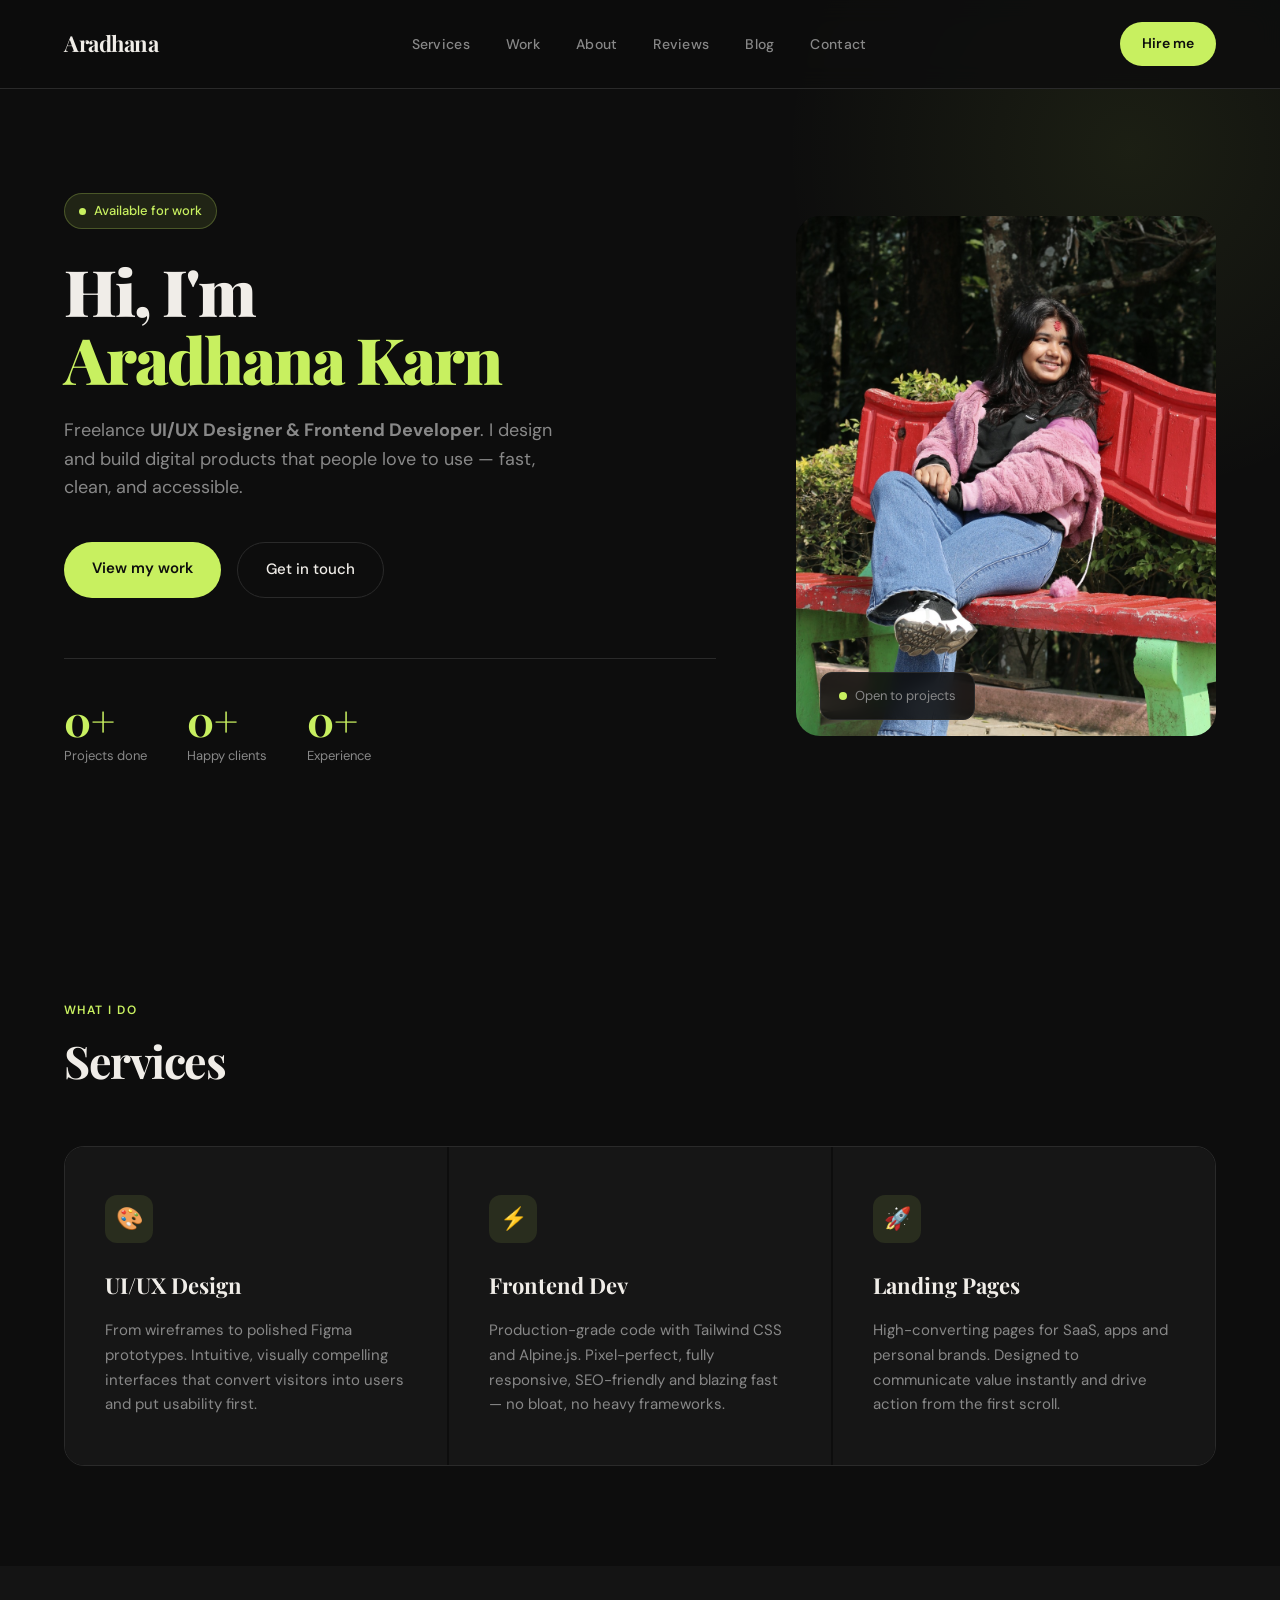
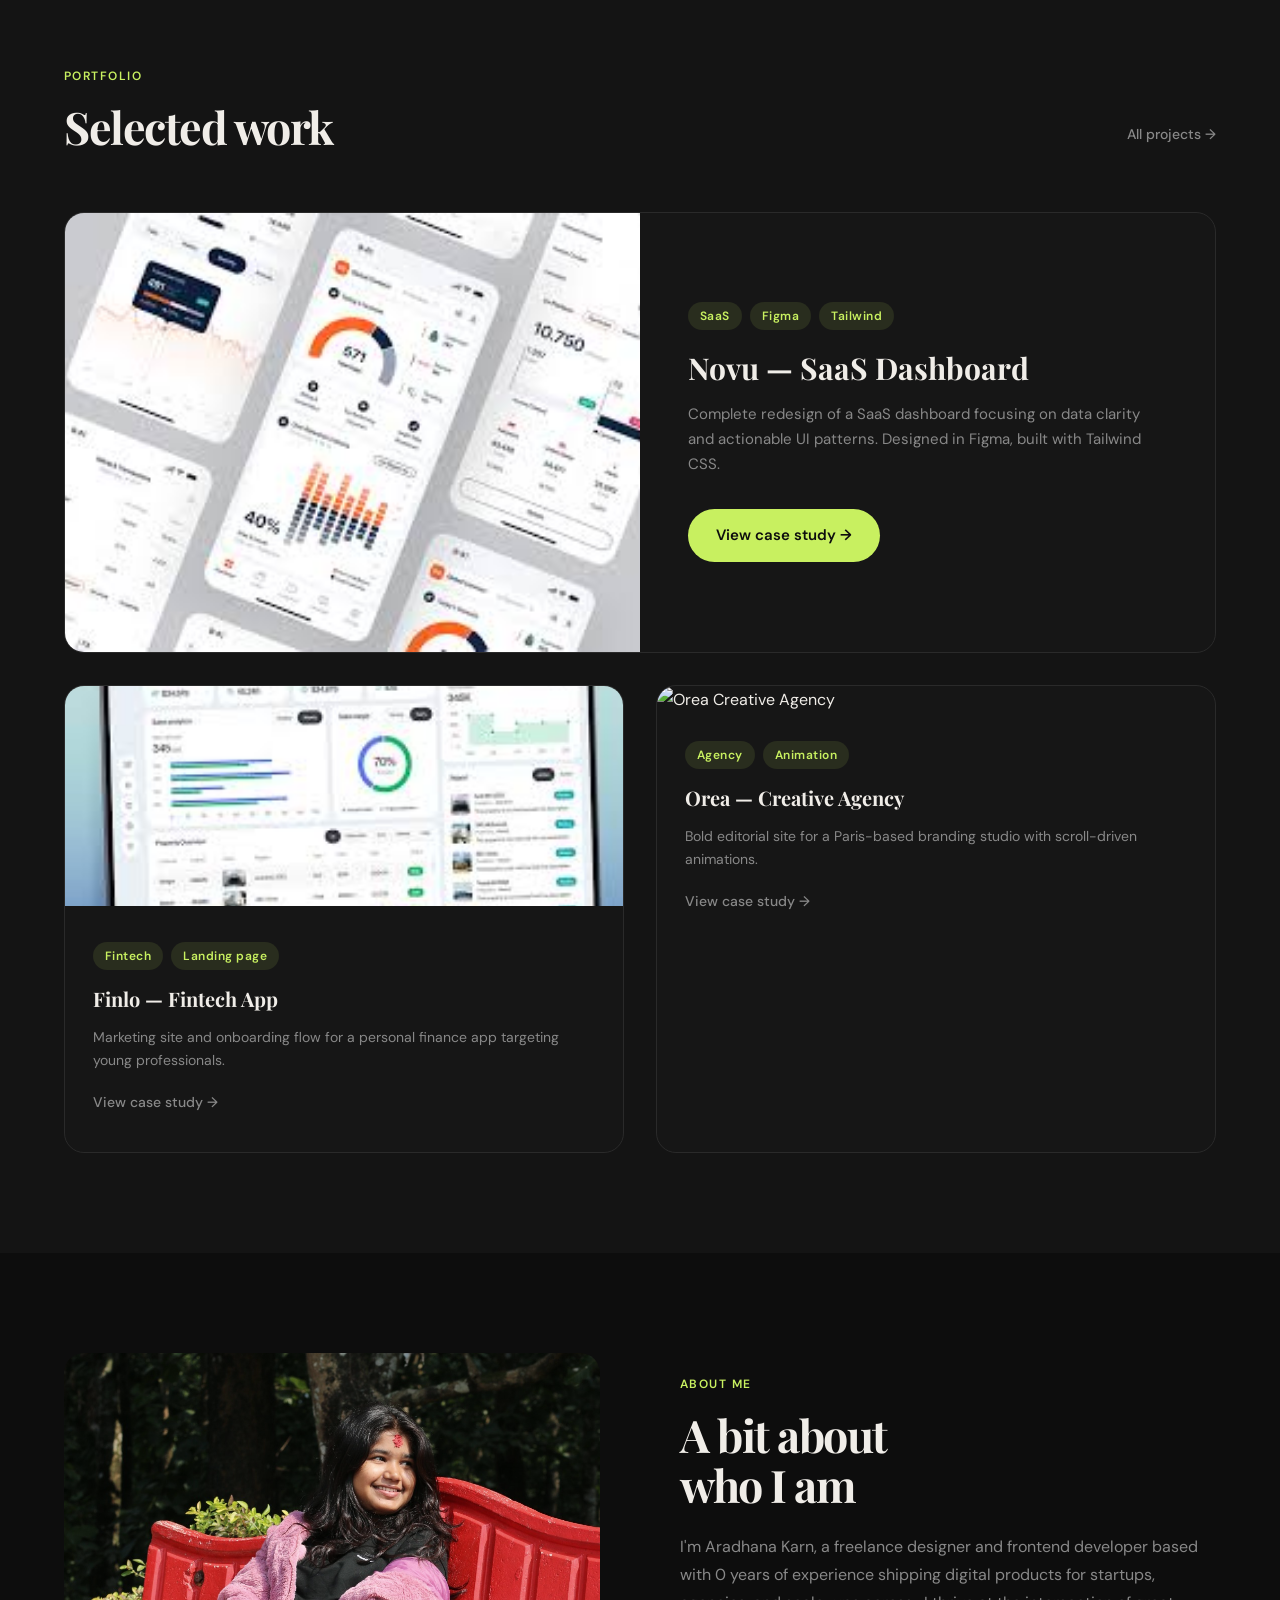
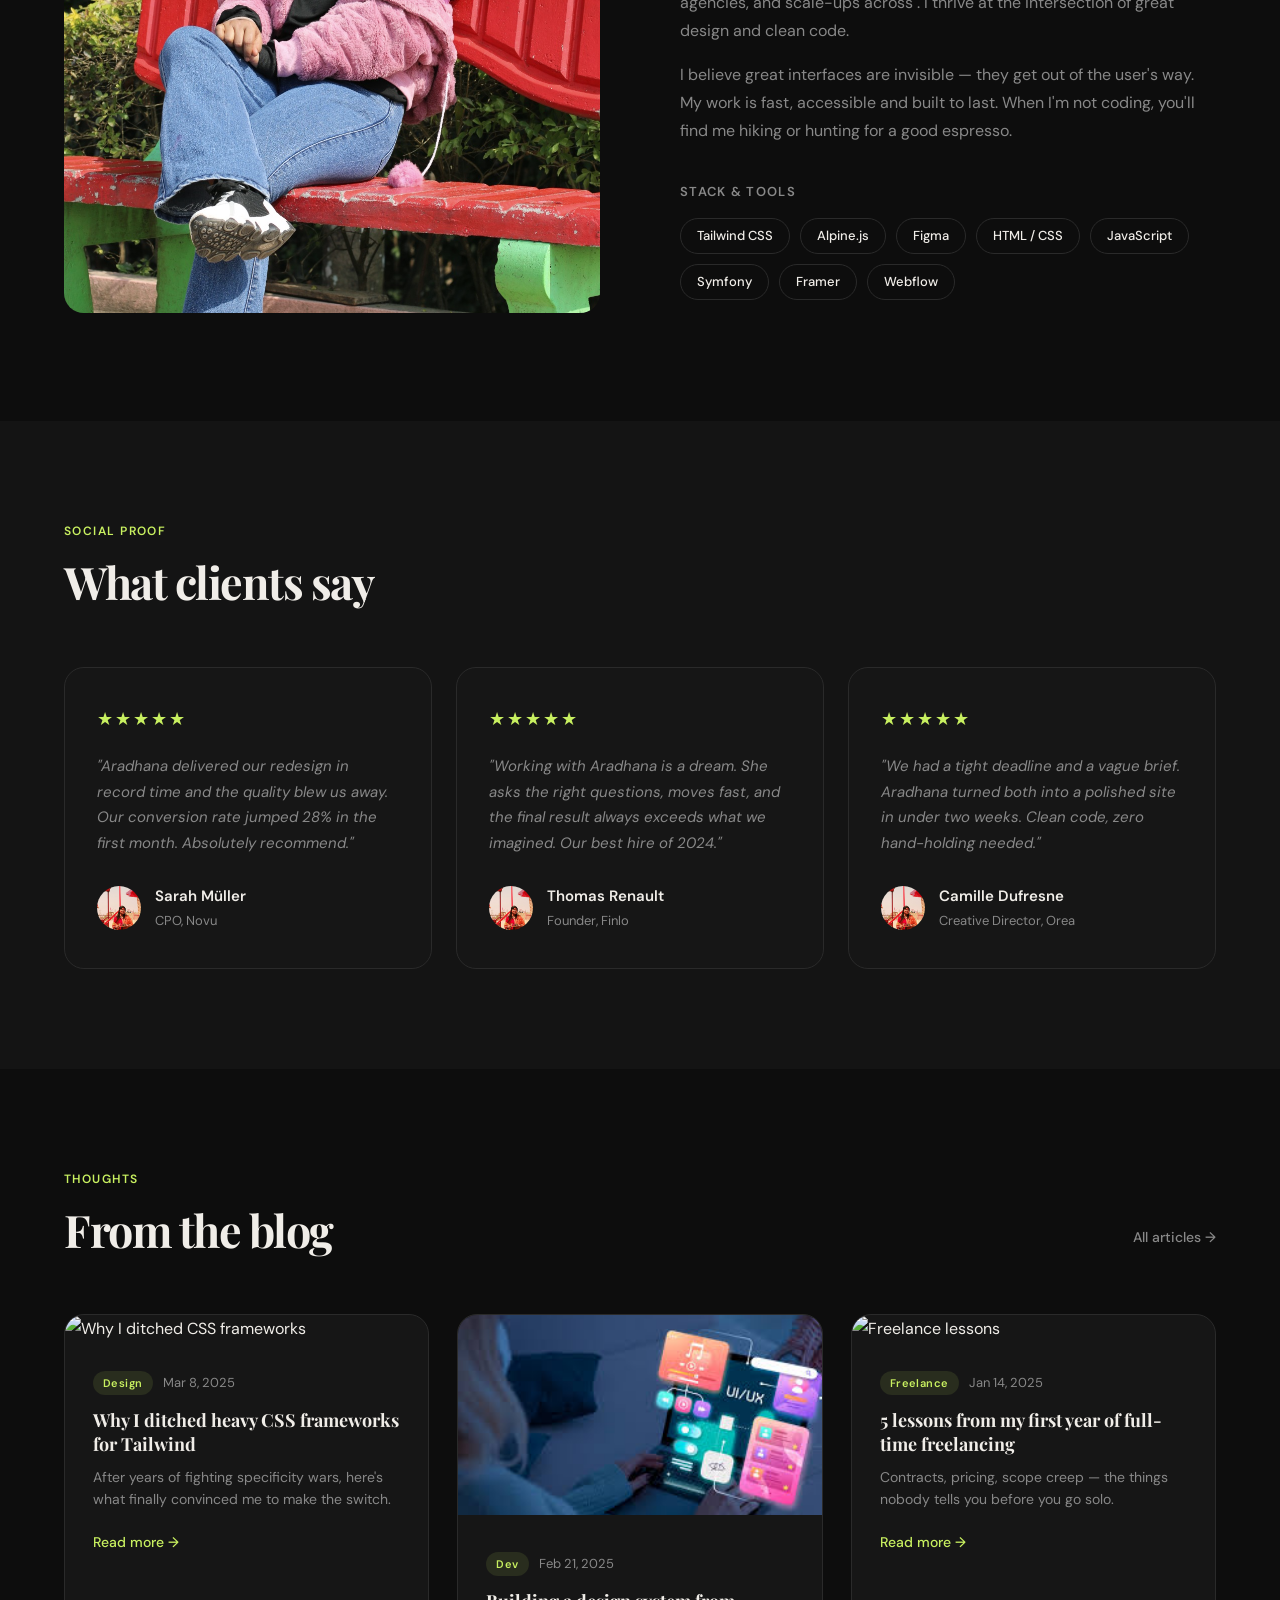
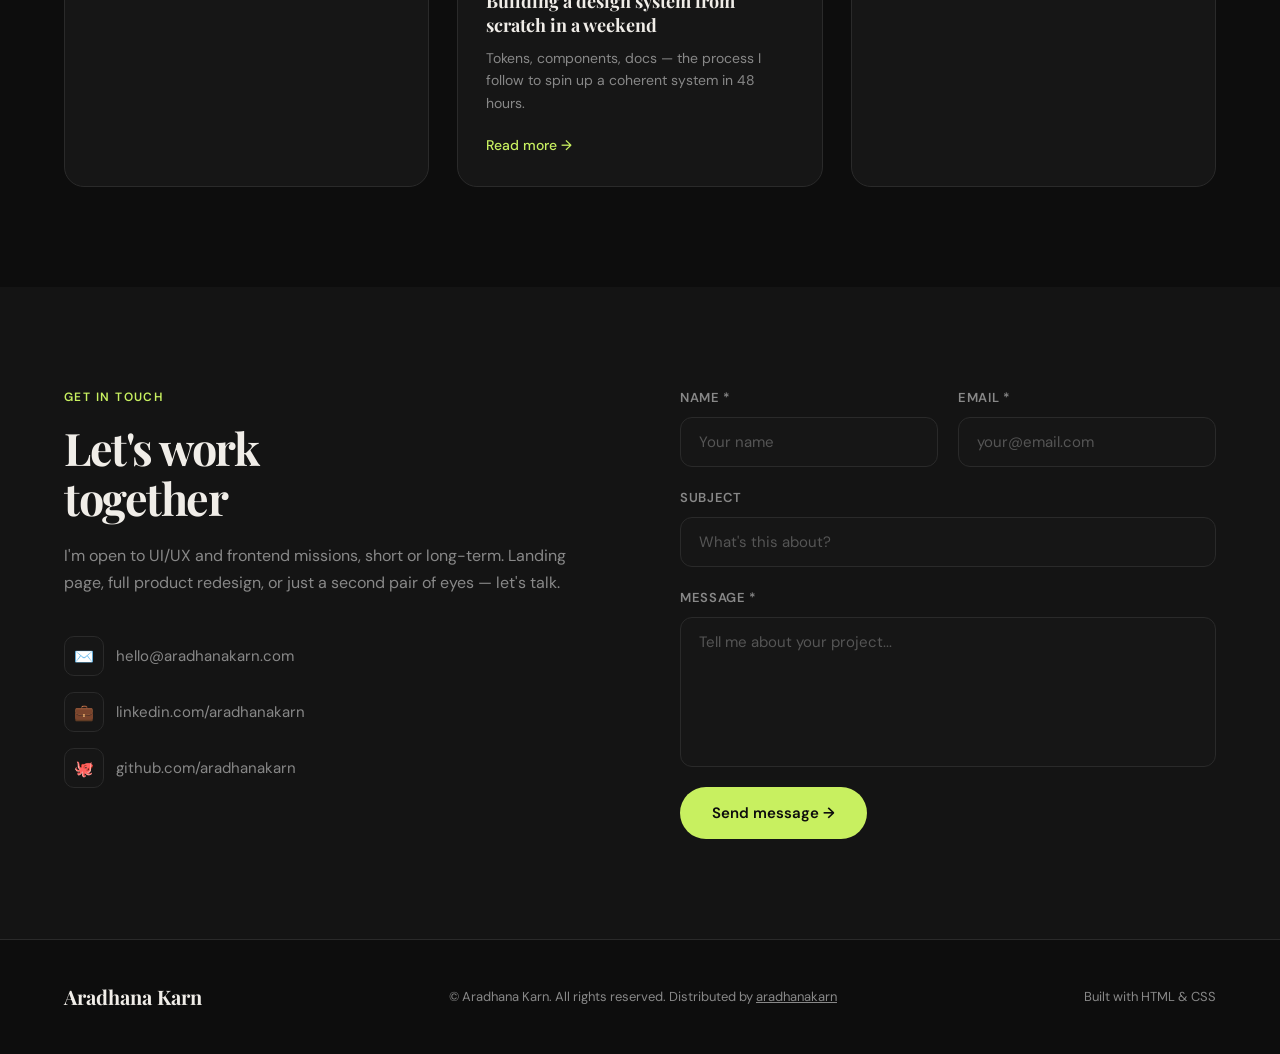
==== index.html @ 9c510eb6 "move site to root for GitHub Pages" ====
<!DOCTYPE html>
<html lang="en">

<head>
    <meta charset="UTF-8" />
    <meta name="viewport" content="width=device-width, initial-scale=1.0" />
    <title>Aradhana Karn</title>
    <link
        href="https://fonts.googleapis.com/css2?family=Playfair+Display:wght@400;700;900&family=DM+Sans:wght@300;400;500;600&display=swap"
        rel="stylesheet" />
    <link rel="stylesheet" href="style.css" />

</head>

<body>

    <!-- NAV -->
    <nav>
        <a href="#hero" class="nav-logo">Aradhana</a>
        <ul class="nav-links">
            <li><a href="#services">Services</a></li>
            <li><a href="#work">Work</a></li>
            <li><a href="#about">About</a></li>
            <li><a href="#reviews">Reviews</a></li>
            <li><a href="#blog">Blog</a></li>
            <li><a href="#contact">Contact</a></li>
        </ul>
        <a href="#contact" class="nav-cta">Hire me</a>
    </nav>

    <!-- HERO -->
    <section id="hero">
        <div class="hero-left">
            <div class="hero-badge"><span></span> Available for work</div>
            <h1 class="hero-title">Hi, I'm<br /><em>Aradhana Karn</em></h1>
            <p class="hero-sub">Freelance <strong>UI/UX Designer & Frontend Developer</strong>. I design and build
                digital products that people love to use — fast, clean, and accessible.</p>
            <div class="hero-btns">
                <a href="#work" class="btn-primary">View my work</a>
                <a href="#contact" class="btn-outline">Get in touch</a>
            </div>
            <div class="hero-stats">
                <div>
                    <div class="stat-num">0+</div>
                    <div class="stat-label">Projects done</div>
                </div>
                <div>
                    <div class="stat-num">0+</div>
                    <div class="stat-label">Happy clients</div>
                </div>
                <div>
                    <div class="stat-num">0+</div>
                    <div class="stat-label">Experience</div>
                </div>
            </div>
        </div>
        <div class="hero-img-wrap">
            <img src="main.jpeg" alt="Aradhana Karn" />
            <div class="hero-img-tag"><span></span> Open to projects</div>
        </div>
    </section>

    <!-- SERVICES -->
    <section id="services">
        <div class="section-label">What I do</div>
        <div class="section-title">Services</div>
        <div class="services-grid">
            <div class="service-card">
                <div class="service-icon">🎨</div>
                <h3>UI/UX Design</h3>
                <p>From wireframes to polished Figma prototypes. Intuitive, visually compelling interfaces that convert
                    visitors into users and put usability first.</p>
            </div>
            <div class="service-card">
                <div class="service-icon">⚡</div>
                <h3>Frontend Dev</h3>
                <p>Production-grade code with Tailwind CSS and Alpine.js. Pixel-perfect, fully responsive, SEO-friendly
                    and blazing fast — no bloat, no heavy frameworks.</p>
            </div>
            <div class="service-card">
                <div class="service-icon">🚀</div>
                <h3>Landing Pages</h3>
                <p>High-converting pages for SaaS, apps and personal brands. Designed to communicate value instantly and
                    drive action from the first scroll.</p>
            </div>
        </div>
    </section>

    <!-- WORK -->
    <section id="work">
        <div class="work-header">
            <div>
                <div class="section-label">Portfolio</div>
                <div class="section-title">Selected work</div>
            </div>
            <a href="#" class="link-arrow">All projects →</a>
        </div>
        <div class="work-grid">
            <div class="work-featured">
                <div class="work-featured-img">
                    <img src="[data-uri]"
                        alt="Novu SaaS Dashboard" />
                </div>
                <div class="work-featured-content">
                    <div class="work-tags">
                        <span class="tag">SaaS</span>
                        <span class="tag">Figma</span>
                        <span class="tag">Tailwind</span>
                    </div>
                    <h3>Novu — SaaS Dashboard</h3>
                    <p>Complete redesign of a SaaS dashboard focusing on data clarity and actionable UI patterns.
                        Designed in Figma, built with Tailwind CSS.</p>
                    <a href="#" class="btn-primary" style="display:inline-block; width:fit-content;">View case study
                        →</a>
                </div>
            </div>
            <div class="work-small-grid">
                <div class="work-card">
                    <img src="[data-uri]"
                        alt="Finlo Fintech App" />
                    <div class="work-card-body">
                        <div class="work-tags" style="margin-bottom:12px;">
                            <span class="tag">Fintech</span>
                            <span class="tag">Landing page</span>
                        </div>
                        <h3>Finlo — Fintech App</h3>
                        <p>Marketing site and onboarding flow for a personal finance app targeting young professionals.
                        </p>
                        <a href="#" class="link-arrow">View case study →</a>
                    </div>
                </div>
                <div class="work-card">
                    <img src="https://images.unsplash.com/photo-1618005182384-a83a8bd57fbe?w=800&q=80"
                        alt="Orea Creative Agency" />
                    <div class="work-card-body">
                        <div class="work-tags" style="margin-bottom:12px;">
                            <span class="tag">Agency</span>
                            <span class="tag">Animation</span>
                        </div>
                        <h3>Orea — Creative Agency</h3>
                        <p>Bold editorial site for a Paris-based branding studio with scroll-driven animations.</p>
                        <a href="#" class="link-arrow">View case study →</a>
                    </div>
                </div>
            </div>
        </div>
    </section>

    <!-- ABOUT -->
    <section id="about">
        <div class="about-img">
            <img src="main.jpeg" alt="Aradhana Karn" />
        </div>
        <div class="about-content">
            <div class="section-label">About me</div>
            <div class="section-title">A bit about<br />who I am</div>
            <p>I'm Aradhana Karn, a freelance designer and frontend developer based  with 0 years of experience
                shipping digital products for startups, agencies, and scale-ups across . I thrive at the
                intersection of great design and clean code.</p>
            <p>I believe great interfaces are invisible — they get out of the user's way. My work is fast, accessible
                and built to last. When I'm not coding, you'll find me hiking or hunting for a good espresso.</p>
            <div class="about-stack">
                <p>Stack & tools</p>
                <div class="stack-chips">
                    <span class="chip">Tailwind CSS</span>
                    <span class="chip">Alpine.js</span>
                    <span class="chip">Figma</span>
                    <span class="chip">HTML / CSS</span>
                    <span class="chip">JavaScript</span>
                    <span class="chip">Symfony</span>
                    <span class="chip">Framer</span>
                    <span class="chip">Webflow</span>
                </div>
            </div>
        </div>
    </section>

    <!-- REVIEWS -->
    <section id="reviews">
        <div class="section-label">Social proof</div>
        <div class="section-title">What clients say</div>
        <div class="reviews-grid">
            <div class="review-card">
                <div class="review-stars">★★★★★</div>
                <p class="review-text">"Aradhana delivered our redesign in record time and the quality blew us away. Our
                    conversion rate jumped 28% in the first month. Absolutely recommend."</p>
                <div class="review-author">
                    <img src="sec.jpg" alt="karn" />
                    <div>
                        <div class="review-name">Sarah Müller</div>
                        <div class="review-role">CPO, Novu</div>
                    </div>
                </div>
            </div>
            <div class="review-card">
                <div class="review-stars">★★★★★</div>
                <p class="review-text">"Working with Aradhana is a dream. She asks the right questions, moves fast, and
                    the final result always exceeds what we imagined. Our best hire of 2024."</p>
                <div class="review-author">
                    <img src="sec.jpg" alt="karn" />
                    <div>
                        <div class="review-name">Thomas Renault</div>
                        <div class="review-role">Founder, Finlo</div>
                    </div>
                </div>
            </div>
            <div class="review-card">
                <div class="review-stars">★★★★★</div>
                <p class="review-text">"We had a tight deadline and a vague brief. Aradhana turned both into a polished
                    site in under two weeks. Clean code, zero hand-holding needed."</p>
                <div class="review-author">
                    <img src="sec.jpg" alt="karn" />
                    <div>
                        <div class="review-name">Camille Dufresne</div>
                        <div class="review-role">Creative Director, Orea</div>
                    </div>
                </div>
            </div>
        </div>
    </section>

    <!-- BLOG -->
    <section id="blog">
        <div class="blog-header">
            <div>
                <div class="section-label">Thoughts</div>
                <div class="section-title">From the blog</div>
            </div>
            <a href="#" class="link-arrow">All articles →</a>
        </div>
        <div class="blog-grid">
            <div class="blog-card">
                <img src="https://images.stockcake.com/public/b/a/4/ba4fe7eb-db24-4273-8a5e-6021eab38681_large/coding-on-laptop-stockcake.jpg"
                    alt="Why I ditched CSS frameworks" />
                <div class="blog-card-body">
                    <div class="blog-meta">
                        <span class="blog-cat">Design</span>
                        <span class="blog-date">Mar 8, 2025</span>
                    </div>
                    <h3>Why I ditched heavy CSS frameworks for Tailwind</h3>
                    <p>After years of fighting specificity wars, here's what finally convinced me to make the switch.
                    </p>
                    <a href="#" class="read-more">Read more →</a>
                </div>
            </div>
            <div class="blog-card">
                <img src="[data-uri]"
                    alt="Design systems" />
                <div class="blog-card-body">
                    <div class="blog-meta">
                        <span class="blog-cat">Dev</span>
                        <span class="blog-date">Feb 21, 2025</span>
                    </div>
                    <h3>Building a design system from scratch in a weekend</h3>
                    <p>Tokens, components, docs — the process I follow to spin up a coherent system in 48 hours.</p>
                    <a href="#" class="read-more">Read more →</a>
                </div>
            </div>
            <div class="blog-card">
                <img src="https://images.stockcake.com/public/b/a/4/ba4fe7eb-db24-4273-8a5e-6021eab38681_large/coding-on-laptop-stockcake.jpg"
                    alt="Freelance lessons" />
                <div class="blog-card-body">
                    <div class="blog-meta">
                        <span class="blog-cat">Freelance</span>
                        <span class="blog-date">Jan 14, 2025</span>
                    </div>
                    <h3>5 lessons from my first year of full-time freelancing</h3>
                    <p>Contracts, pricing, scope creep — the things nobody tells you before you go solo.</p>
                    <a href="#" class="read-more">Read more →</a>
                </div>
            </div>
        </div>
    </section>

    <!-- CONTACT -->
    <section id="contact">
        <div class="contact-inner">
            <div class="contact-info">
                <div class="section-label">Get in touch</div>
                <div class="section-title">Let's work<br />together</div>
                <p>I'm open to UI/UX and frontend missions, short or long-term. Landing page, full product redesign, or
                    just a second pair of eyes — let's talk.</p>
                <div class="contact-links">
                    <a href="mailto:hello@aradhanakarn.com" class="contact-link">
                        <div class="contact-link-icon">✉️</div>
                        hello@aradhanakarn.com
                    </a>
                    <a href="#" class="contact-link" target="_blank">
                        <div class="contact-link-icon">💼</div>
                        linkedin.com/aradhanakarn
                    </a>
                    <a href="#" class="contact-link" target="_blank">
                        <div class="contact-link-icon">🐙</div>
                        github.com/aradhanakarn
                    </a>
                </div>
            </div>
            <div class="contact-form">
                <div class="form-row">
                    <div class="form-group">
                        <label>Name *</label>
                        <input type="text" placeholder="Your name" />
                    </div>
                    <div class="form-group">
                        <label>Email *</label>
                        <input type="email" placeholder="your@email.com" />
                    </div>
                </div>
                <div class="form-group">
                    <label>Subject</label>
                    <input type="text" placeholder="What's this about?" />
                </div>
                <div class="form-group">
                    <label>Message *</label>
                    <textarea rows="6" placeholder="Tell me about your project..."></textarea>
                </div>
                <button class="btn-submit">Send message →</button>
            </div>
        </div>
    </section>

    <!-- FOOTER -->
    <footer>
        <div class="footer-logo">Aradhana Karn</div>
        <div class="footer-copy">© Aradhana Karn. All rights reserved. Distributed by <a href="#" target="_blank">aradhanakarn</a>
        </div>
        <div class="footer-built">Built with HTML & CSS</div>
    </footer>

</body>

</html>
---- style.css ----
:root {
      --bg: #0d0d0d;
      --bg2: #141414;
      --bg3: #1a1a1a;
      --border: #2a2a2a;
      --text: #f0ede8;
      --muted: #888;
      --accent: #c8f060;
      --accent2: #f0ede8;
      --card: #161616;
    }

    *, *::before, *::after { box-sizing: border-box; margin: 0; padding: 0; }

    html { scroll-behavior: smooth; }

    body {
      background: var(--bg);
      color: var(--text);
      font-family: 'DM Sans', sans-serif;
      font-size: 16px;
      line-height: 1.7;
      overflow-x: hidden;
    }

    a { color: inherit; text-decoration: none; }

    /* NAV */
    nav {
      position: fixed;
      top: 0; left: 0; right: 0;
      z-index: 100;
      display: flex;
      align-items: center;
      justify-content: space-between;
      padding: 22px 64px;
      background: rgba(13,13,13,0.85);
      backdrop-filter: blur(12px);
      border-bottom: 1px solid var(--border);
    }

    .nav-logo {
      font-family: 'Playfair Display', serif;
      font-size: 22px;
      font-weight: 700;
      letter-spacing: -0.5px;
    }

    .nav-links {
      display: flex;
      gap: 36px;
      list-style: none;
    }

    .nav-links a {
      font-size: 14px;
      font-weight: 500;
      color: var(--muted);
      transition: color 0.2s;
      letter-spacing: 0.02em;
    }

    .nav-links a:hover { color: var(--text); }

    .nav-cta {
      background: var(--accent);
      color: #0d0d0d;
      padding: 10px 22px;
      border-radius: 999px;
      font-size: 14px;
      font-weight: 600;
      transition: opacity 0.2s;
    }

    .nav-cta:hover { opacity: 0.85; }

    /* HERO */
    #hero {
      min-height: 100vh;
      display: grid;
      grid-template-columns: 1fr 420px;
      align-items: center;
      gap: 80px;
      padding: 140px 64px 80px;
      position: relative;
      overflow: hidden;
    }

    #hero::before {
      content: '';
      position: absolute;
      top: -200px; right: -200px;
      width: 700px; height: 700px;
      background: radial-gradient(circle, rgba(200,240,96,0.08) 0%, transparent 70%);
      pointer-events: none;
    }

    .hero-badge {
      display: inline-flex;
      align-items: center;
      gap: 8px;
      background: rgba(200,240,96,0.1);
      border: 1px solid rgba(200,240,96,0.25);
      color: var(--accent);
      font-size: 13px;
      font-weight: 500;
      padding: 6px 14px;
      border-radius: 999px;
      margin-bottom: 28px;
    }

    .hero-badge span {
      width: 7px; height: 7px;
      background: var(--accent);
      border-radius: 50%;
      animation: pulse 2s infinite;
    }

    @keyframes pulse {
      0%, 100% { opacity: 1; }
      50% { opacity: 0.3; }
    }

    .hero-title {
      font-family: 'Playfair Display', serif;
      font-size: clamp(52px, 5vw, 80px);
      font-weight: 900;
      line-height: 1.05;
      letter-spacing: -2px;
      margin-bottom: 24px;
    }

    .hero-title em {
      font-style: normal;
      color: var(--accent);
    }

    .hero-sub {
      font-size: 18px;
      color: var(--muted);
      max-width: 500px;
      margin-bottom: 40px;
      line-height: 1.6;
    }

    .hero-btns {
      display: flex;
      gap: 16px;
      flex-wrap: wrap;
    }

    .btn-primary {
      background: var(--accent);
      color: #0d0d0d;
      padding: 14px 28px;
      border-radius: 999px;
      font-weight: 600;
      font-size: 15px;
      transition: opacity 0.2s, transform 0.2s;
    }

    .btn-primary:hover { opacity: 0.85; transform: translateY(-2px); }

    .btn-outline {
      border: 1px solid var(--border);
      color: var(--text);
      padding: 14px 28px;
      border-radius: 999px;
      font-weight: 500;
      font-size: 15px;
      transition: border-color 0.2s, transform 0.2s;
    }

    .btn-outline:hover { border-color: var(--muted); transform: translateY(-2px); }

    .hero-stats {
      display: flex;
      gap: 40px;
      margin-top: 60px;
      padding-top: 40px;
      border-top: 1px solid var(--border);
    }

    .stat-num {
      font-family: 'Playfair Display', serif;
      font-size: 42px;
      font-weight: 700;
      color: var(--accent);
      line-height: 1;
    }

    .stat-label {
      font-size: 13px;
      color: var(--muted);
      margin-top: 4px;
    }

    .hero-img-wrap {
      position: relative;
    }

    .hero-img-wrap img {
      width: 100%;
      height: 520px;
      object-fit: cover;
      border-radius: 24px;
      filter: grayscale(20%);
    }

    .hero-img-tag {
      position: absolute;
      bottom: 24px;
      left: 24px;
      background: rgba(13,13,13,0.85);
      backdrop-filter: blur(8px);
      border: 1px solid var(--border);
      border-radius: 12px;
      padding: 12px 18px;
      font-size: 13px;
      color: var(--muted);
      display: flex;
      align-items: center;
      gap: 8px;
    }

    .hero-img-tag span {
      width: 8px; height: 8px;
      background: var(--accent);
      border-radius: 50%;
    }

    /* SECTION BASICS */
    section { padding: 100px 64px; }

    .section-label {
      font-size: 12px;
      font-weight: 600;
      letter-spacing: 0.12em;
      text-transform: uppercase;
      color: var(--accent);
      margin-bottom: 16px;
    }

    .section-title {
      font-family: 'Playfair Display', serif;
      font-size: clamp(36px, 3.5vw, 54px);
      font-weight: 700;
      letter-spacing: -1.5px;
      line-height: 1.1;
      margin-bottom: 60px;
    }

    /* SERVICES */
    #services { background: var(--bg); }

    .services-grid {
      display: grid;
      grid-template-columns: repeat(3, 1fr);
      gap: 2px;
      border: 1px solid var(--border);
      border-radius: 20px;
      overflow: hidden;
    }

    .service-card {
      background: var(--card);
      padding: 48px 40px;
      transition: background 0.3s;
      position: relative;
    }

    .service-card:hover { background: var(--bg3); }

    .service-icon {
      width: 48px; height: 48px;
      background: rgba(200,240,96,0.1);
      border-radius: 12px;
      display: flex;
      align-items: center;
      justify-content: center;
      margin-bottom: 24px;
      font-size: 22px;
    }

    .service-card h3 {
      font-family: 'Playfair Display', serif;
      font-size: 22px;
      font-weight: 700;
      margin-bottom: 14px;
    }

    .service-card p {
      color: var(--muted);
      font-size: 15px;
      line-height: 1.65;
    }

    /* WORK */
    #work { background: var(--bg2); }

    .work-header {
      display: flex;
      justify-content: space-between;
      align-items: flex-end;
      margin-bottom: 60px;
    }

    .work-header .section-title { margin-bottom: 0; }

    .link-arrow {
      color: var(--muted);
      font-size: 14px;
      font-weight: 500;
      display: flex;
      align-items: center;
      gap: 6px;
      transition: color 0.2s;
      padding-bottom: 4px;
      border-bottom: 1px solid transparent;
    }

    .link-arrow:hover { color: var(--text); border-color: var(--border); }

    .work-grid {
      display: grid;
      gap: 32px;
    }

    .work-featured {
      display: grid;
      grid-template-columns: 1fr 1fr;
      gap: 0;
      background: var(--card);
      border: 1px solid var(--border);
      border-radius: 20px;
      overflow: hidden;
    }

    .work-featured-img img {
      width: 100%;
      height: 100%;
      min-height: 380px;
      object-fit: cover;
    }

    .work-featured-content {
      padding: 52px 48px;
      display: flex;
      flex-direction: column;
      justify-content: center;
    }

    .work-tags {
      display: flex;
      gap: 8px;
      flex-wrap: wrap;
      margin-bottom: 20px;
    }

    .tag {
      background: rgba(200,240,96,0.1);
      color: var(--accent);
      font-size: 12px;
      font-weight: 600;
      padding: 4px 12px;
      border-radius: 999px;
      letter-spacing: 0.04em;
    }

    .work-featured-content h3 {
      font-family: 'Playfair Display', serif;
      font-size: 30px;
      font-weight: 700;
      margin-bottom: 16px;
      line-height: 1.2;
    }

    .work-featured-content p {
      color: var(--muted);
      font-size: 15px;
      line-height: 1.65;
      margin-bottom: 32px;
    }

    .work-small-grid {
      display: grid;
      grid-template-columns: 1fr 1fr;
      gap: 32px;
    }

    .work-card {
      background: var(--card);
      border: 1px solid var(--border);
      border-radius: 20px;
      overflow: hidden;
      transition: transform 0.3s, border-color 0.3s;
    }

    .work-card:hover { transform: translateY(-6px); border-color: #333; }

    .work-card img {
      width: 100%;
      height: 220px;
      object-fit: cover;
    }

    .work-card-body { padding: 28px 28px 32px; }

    .work-card-body h3 {
      font-family: 'Playfair Display', serif;
      font-size: 20px;
      font-weight: 700;
      margin-bottom: 10px;
    }

    .work-card-body p { color: var(--muted); font-size: 14px; line-height: 1.6; margin-bottom: 20px; }

    /* ABOUT */
    #about {
      background: var(--bg);
      display: grid;
      grid-template-columns: 1fr 1fr;
      gap: 80px;
      align-items: center;
    }

    .about-img img {
      width: 100%;
      height: 560px;
      object-fit: cover;
      border-radius: 20px;
      filter: grayscale(15%);
    }

    .about-content .section-title { margin-bottom: 24px; }

    .about-content p {
      color: var(--muted);
      font-size: 16px;
      line-height: 1.75;
      margin-bottom: 16px;
    }

    .about-stack {
      margin-top: 36px;
    }

    .about-stack p {
      font-size: 13px;
      font-weight: 600;
      letter-spacing: 0.1em;
      text-transform: uppercase;
      color: var(--muted);
      margin-bottom: 14px;
    }

    .stack-chips {
      display: flex;
      gap: 10px;
      flex-wrap: wrap;
    }

    .chip {
      border: 1px solid var(--border);
      color: var(--text);
      font-size: 13px;
      font-weight: 500;
      padding: 6px 16px;
      border-radius: 999px;
      transition: border-color 0.2s, background 0.2s;
    }

    .chip:hover { background: var(--bg3); border-color: #444; }

    /* REVIEWS */
    #reviews { background: var(--bg2); }

    .reviews-grid {
      display: grid;
      grid-template-columns: repeat(3, 1fr);
      gap: 24px;
    }

    .review-card {
      background: var(--card);
      border: 1px solid var(--border);
      border-radius: 20px;
      padding: 36px 32px;
      transition: transform 0.3s;
    }

    .review-card:hover { transform: translateY(-4px); }

    .review-stars {
      color: var(--accent);
      font-size: 18px;
      letter-spacing: 2px;
      margin-bottom: 20px;
    }

    .review-text {
      color: var(--muted);
      font-size: 15px;
      line-height: 1.7;
      margin-bottom: 28px;
      font-style: italic;
    }

    .review-author {
      display: flex;
      align-items: center;
      gap: 14px;
    }

    .review-author img {
      width: 44px; height: 44px;
      border-radius: 50%;
      object-fit: cover;
    }

    .review-name {
      font-weight: 600;
      font-size: 15px;
    }

    .review-role {
      font-size: 13px;
      color: var(--muted);
    }

    /* BLOG */
    #blog { background: var(--bg); }

    .blog-header {
      display: flex;
      justify-content: space-between;
      align-items: flex-end;
      margin-bottom: 60px;
    }

    .blog-header .section-title { margin-bottom: 0; }

    .blog-grid {
      display: grid;
      grid-template-columns: repeat(3, 1fr);
      gap: 28px;
    }

    .blog-card {
      background: var(--card);
      border: 1px solid var(--border);
      border-radius: 20px;
      overflow: hidden;
      transition: transform 0.3s, border-color 0.3s;
    }

    .blog-card:hover { transform: translateY(-6px); border-color: #333; }

    .blog-card img {
      width: 100%;
      height: 200px;
      object-fit: cover;
    }

    .blog-card-body { padding: 28px; }

    .blog-meta {
      display: flex;
      gap: 10px;
      align-items: center;
      margin-bottom: 14px;
    }

    .blog-cat {
      background: rgba(200,240,96,0.1);
      color: var(--accent);
      font-size: 11px;
      font-weight: 600;
      padding: 3px 10px;
      border-radius: 999px;
      letter-spacing: 0.04em;
    }

    .blog-date {
      font-size: 13px;
      color: var(--muted);
    }

    .blog-card h3 {
      font-family: 'Playfair Display', serif;
      font-size: 18px;
      font-weight: 700;
      margin-bottom: 10px;
      line-height: 1.3;
    }

    .blog-card p { color: var(--muted); font-size: 14px; line-height: 1.6; margin-bottom: 20px; }

    .read-more {
      font-size: 14px;
      font-weight: 500;
      color: var(--accent);
      display: flex;
      align-items: center;
      gap: 5px;
    }

    /* CONTACT */
    #contact { background: var(--bg2); }

    .contact-inner {
      display: grid;
      grid-template-columns: 1fr 1fr;
      gap: 80px;
      align-items: start;
    }

    .contact-info .section-title { margin-bottom: 20px; }

    .contact-info p {
      color: var(--muted);
      font-size: 16px;
      line-height: 1.7;
      margin-bottom: 40px;
    }

    .contact-links {
      display: flex;
      flex-direction: column;
      gap: 16px;
    }

    .contact-link {
      display: flex;
      align-items: center;
      gap: 12px;
      color: var(--muted);
      font-size: 15px;
      transition: color 0.2s;
    }

    .contact-link:hover { color: var(--text); }

    .contact-link-icon {
      width: 40px; height: 40px;
      background: var(--card);
      border: 1px solid var(--border);
      border-radius: 10px;
      display: flex;
      align-items: center;
      justify-content: center;
      font-size: 16px;
    }

    .contact-form {
      display: flex;
      flex-direction: column;
      gap: 20px;
    }

    .form-row {
      display: grid;
      grid-template-columns: 1fr 1fr;
      gap: 20px;
    }

    .form-group {
      display: flex;
      flex-direction: column;
      gap: 8px;
    }

    .form-group label {
      font-size: 13px;
      font-weight: 600;
      color: var(--muted);
      letter-spacing: 0.05em;
      text-transform: uppercase;
    }

    .form-group input,
    .form-group textarea {
      background: var(--card);
      border: 1px solid var(--border);
      color: var(--text);
      font-family: 'DM Sans', sans-serif;
      font-size: 15px;
      padding: 14px 18px;
      border-radius: 12px;
      outline: none;
      transition: border-color 0.2s;
      resize: none;
    }

    .form-group input:focus,
    .form-group textarea:focus { border-color: var(--accent); }

    .form-group input::placeholder,
    .form-group textarea::placeholder { color: #555; }

    .btn-submit {
      background: var(--accent);
      color: #0d0d0d;
      border: none;
      padding: 16px 32px;
      border-radius: 999px;
      font-family: 'DM Sans', sans-serif;
      font-size: 15px;
      font-weight: 600;
      cursor: pointer;
      align-self: flex-start;
      transition: opacity 0.2s, transform 0.2s;
    }

    .btn-submit:hover { opacity: 0.85; transform: translateY(-2px); }

    /* FOOTER */
    footer {
      background: var(--bg);
      border-top: 1px solid var(--border);
      padding: 40px 64px;
      display: flex;
      align-items: center;
      justify-content: space-between;
    }

    .footer-logo {
      font-family: 'Playfair Display', serif;
      font-size: 20px;
      font-weight: 700;
    }

    .footer-copy {
      color: var(--muted);
      font-size: 13px;
    }

    .footer-copy a { color: var(--muted); text-decoration: underline; }

    .footer-built {
      color: var(--muted);
      font-size: 13px;
    }

    .footer-built a { color: var(--muted); text-decoration: underline; }
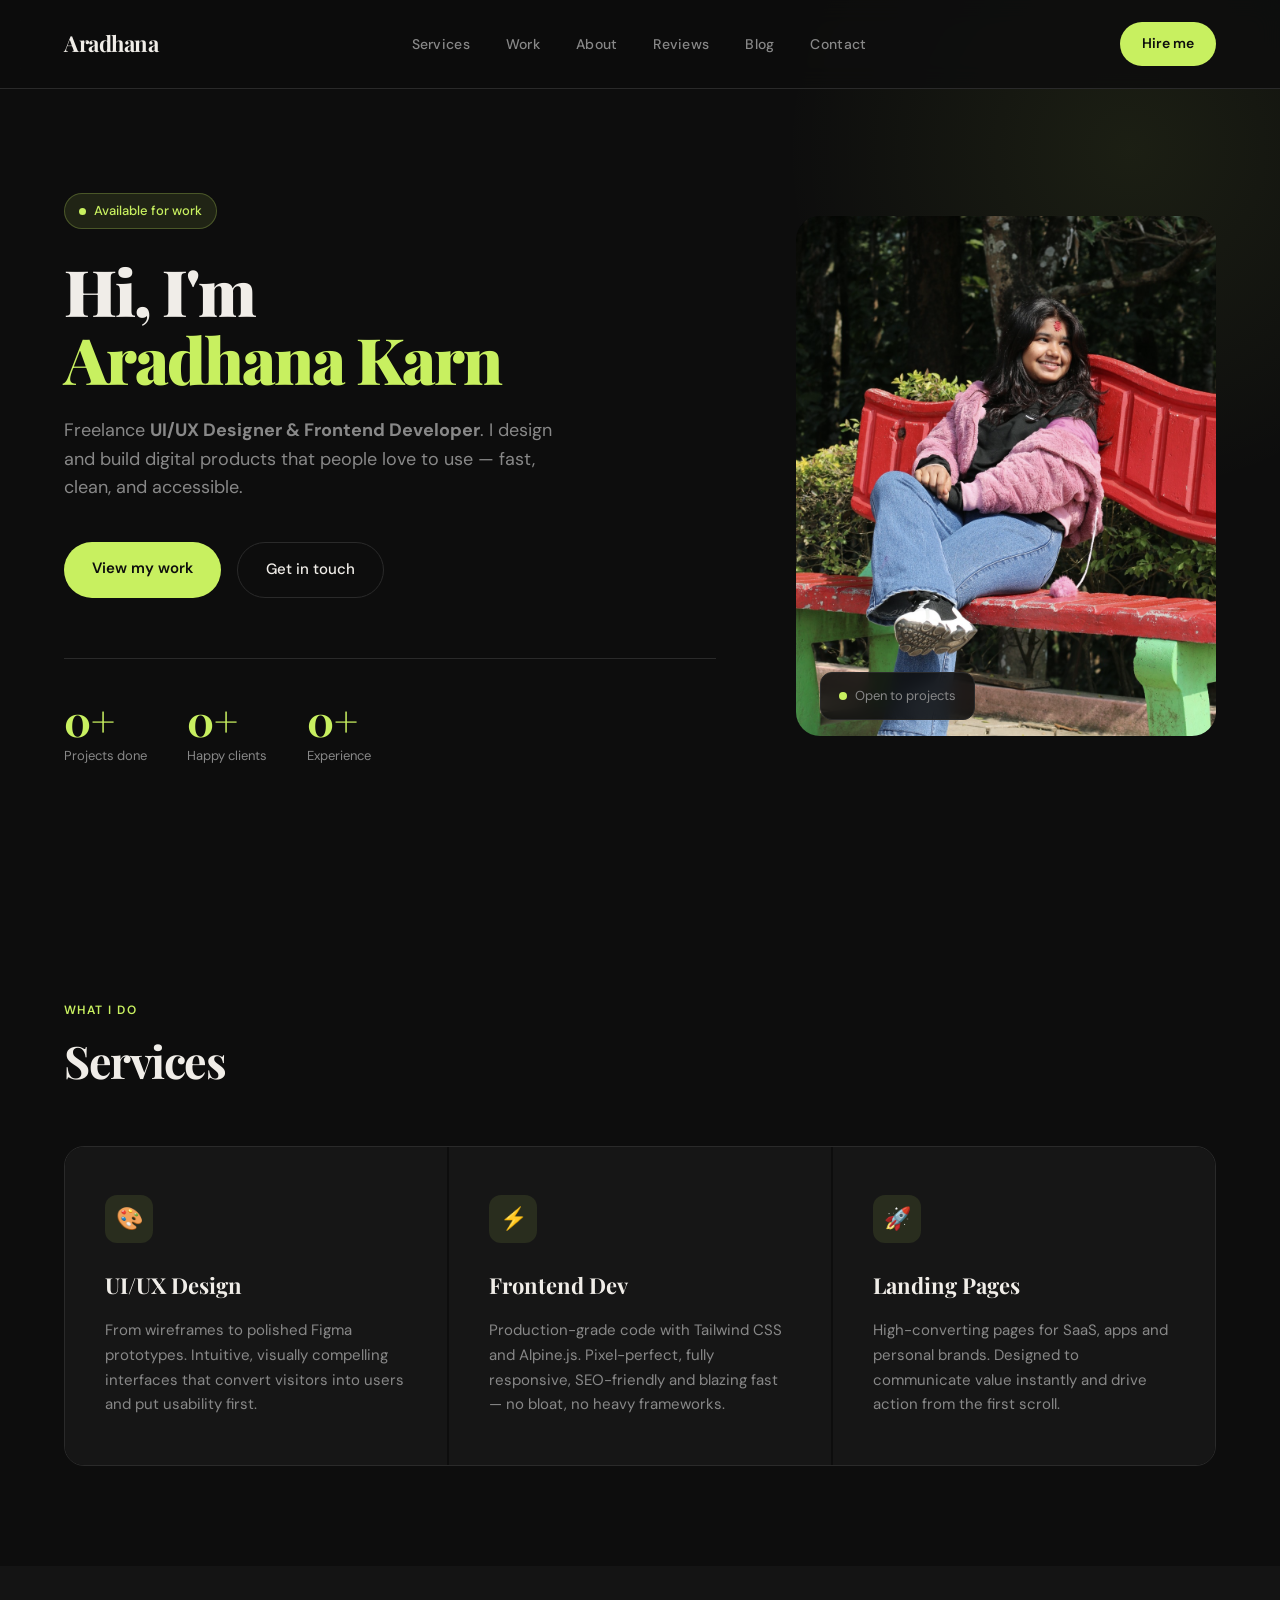
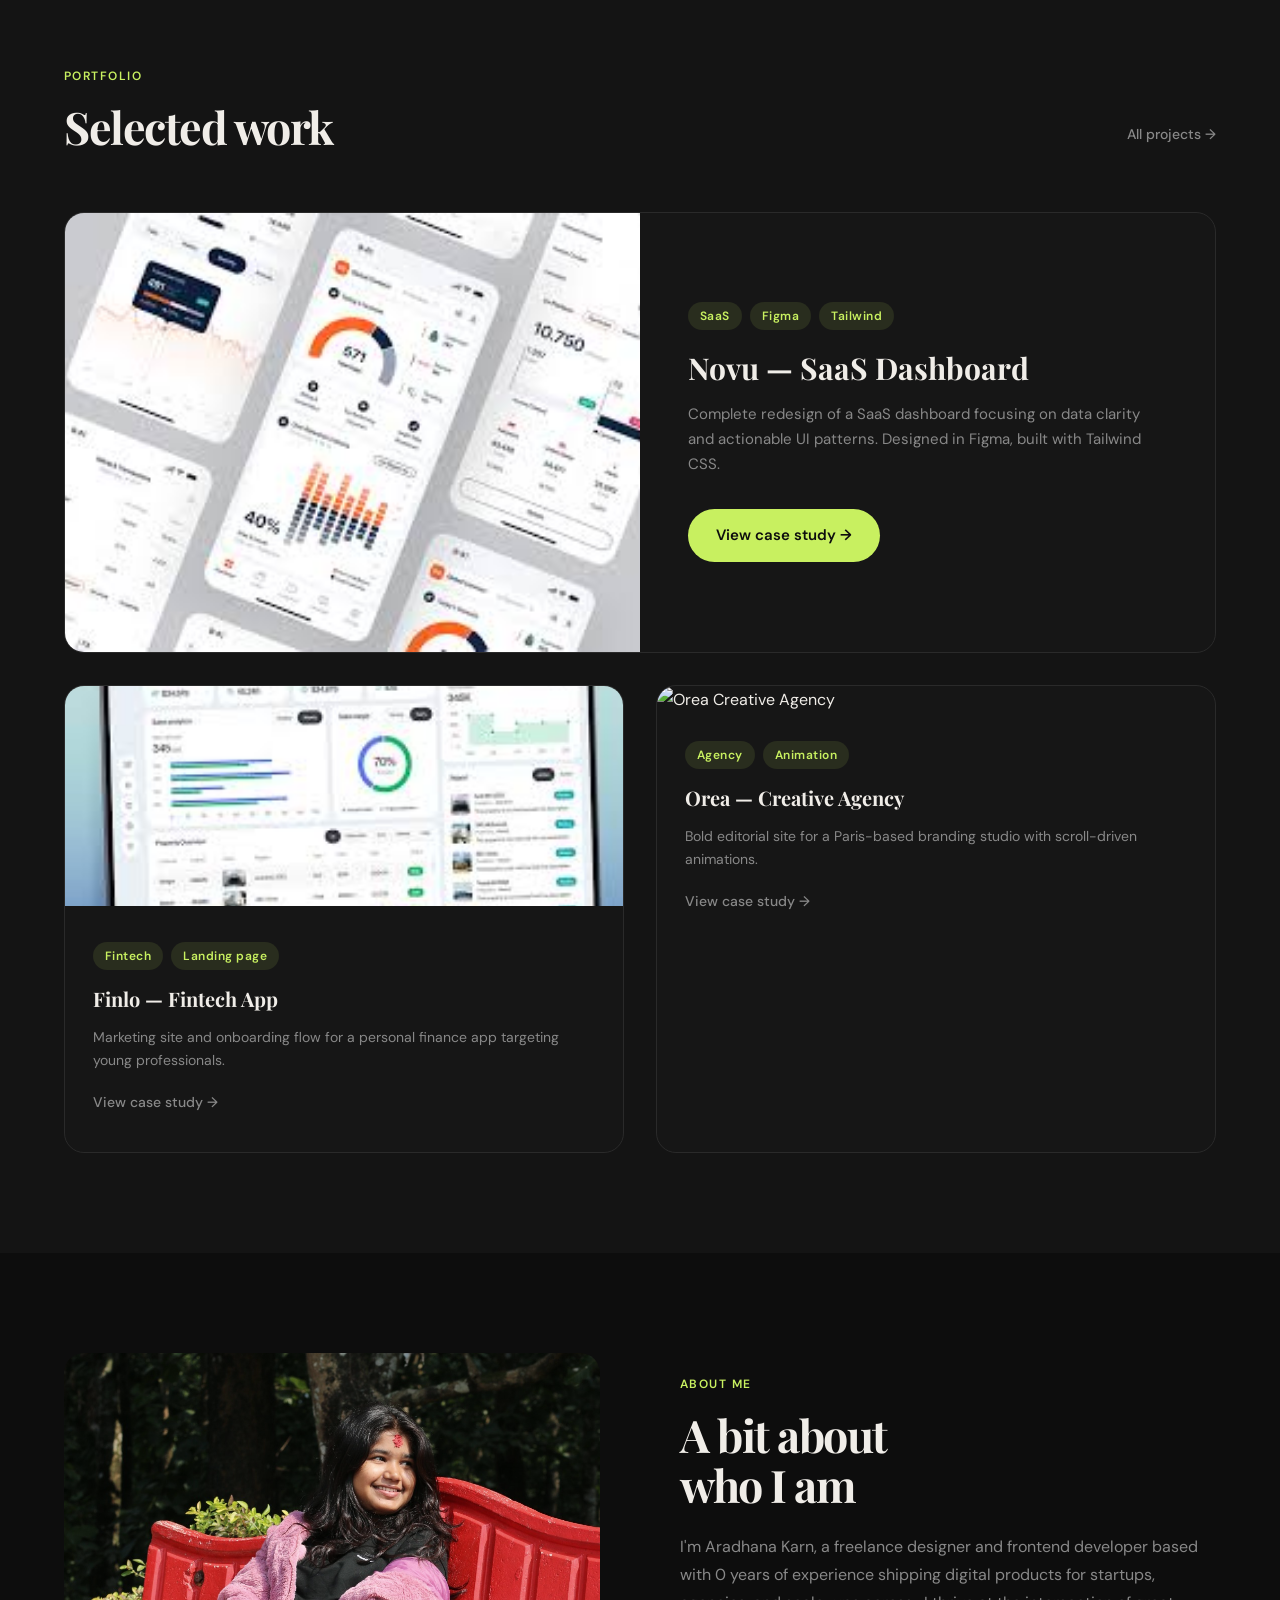
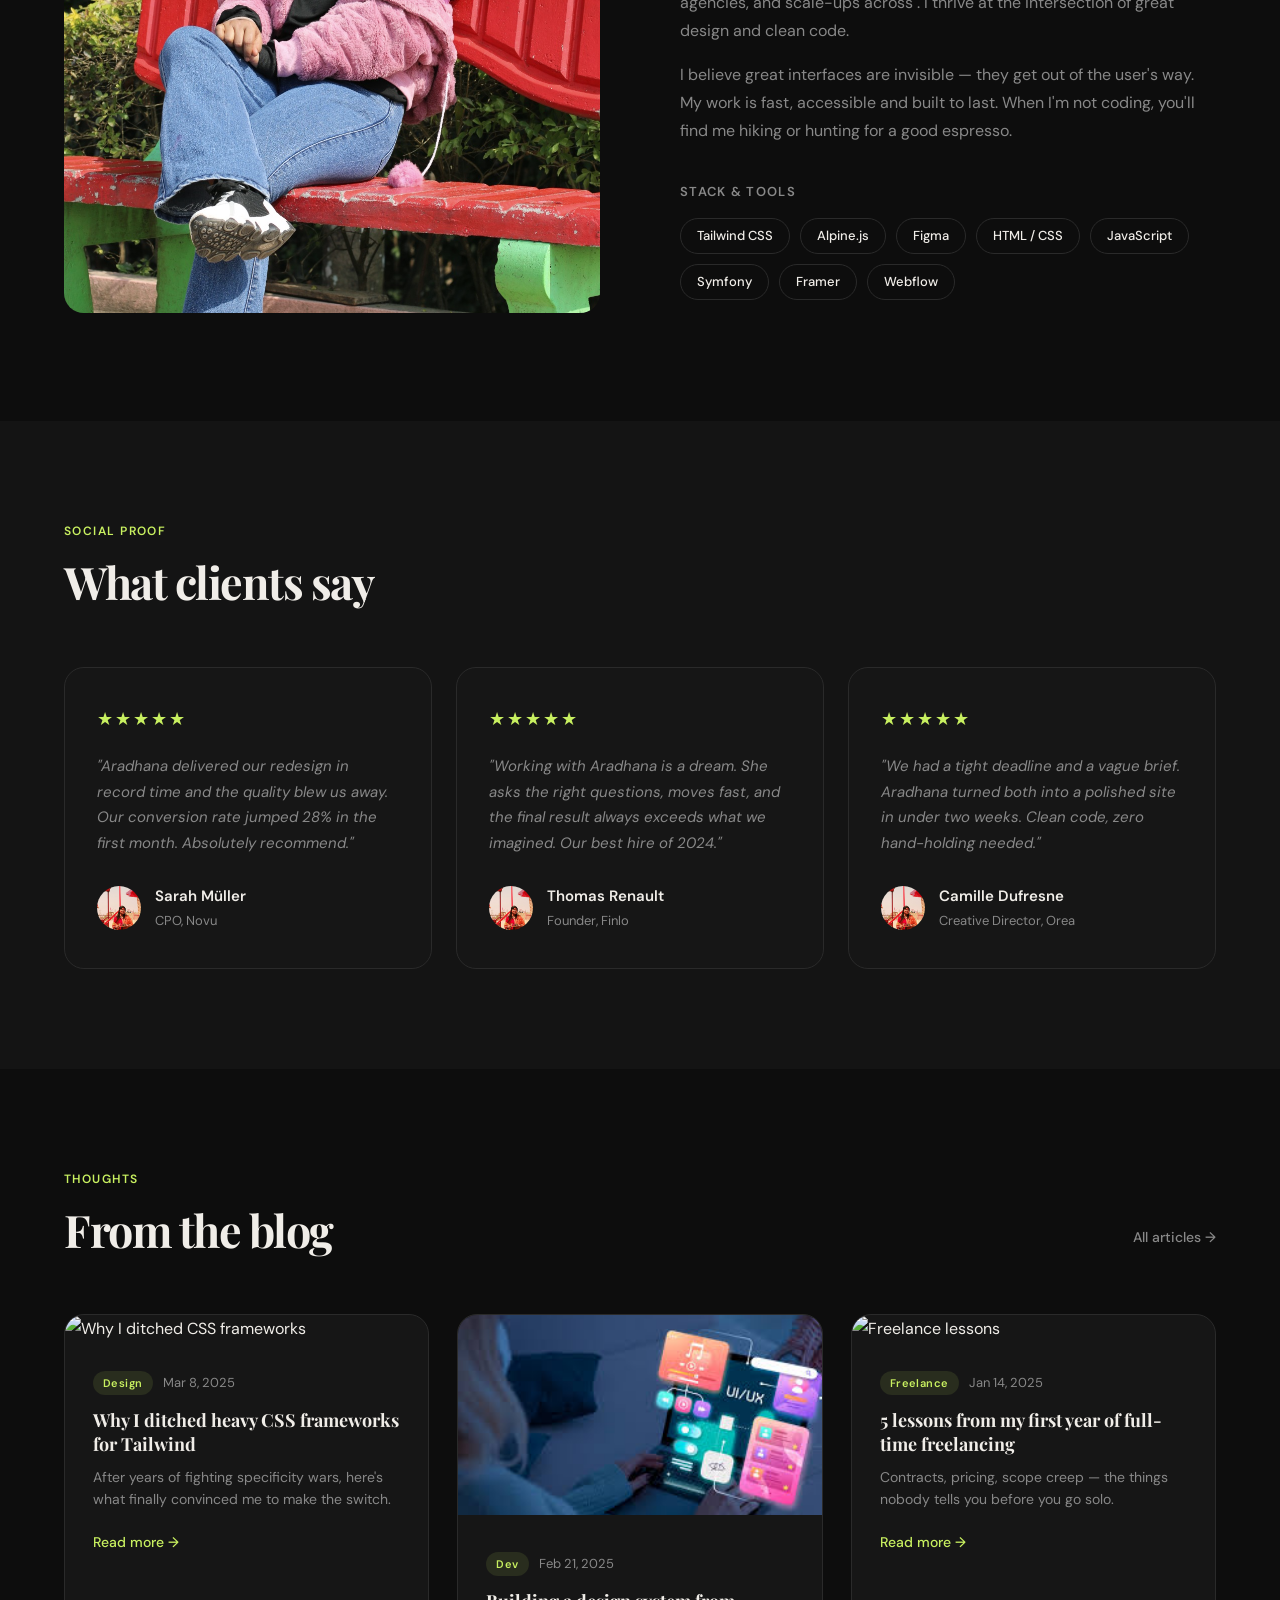
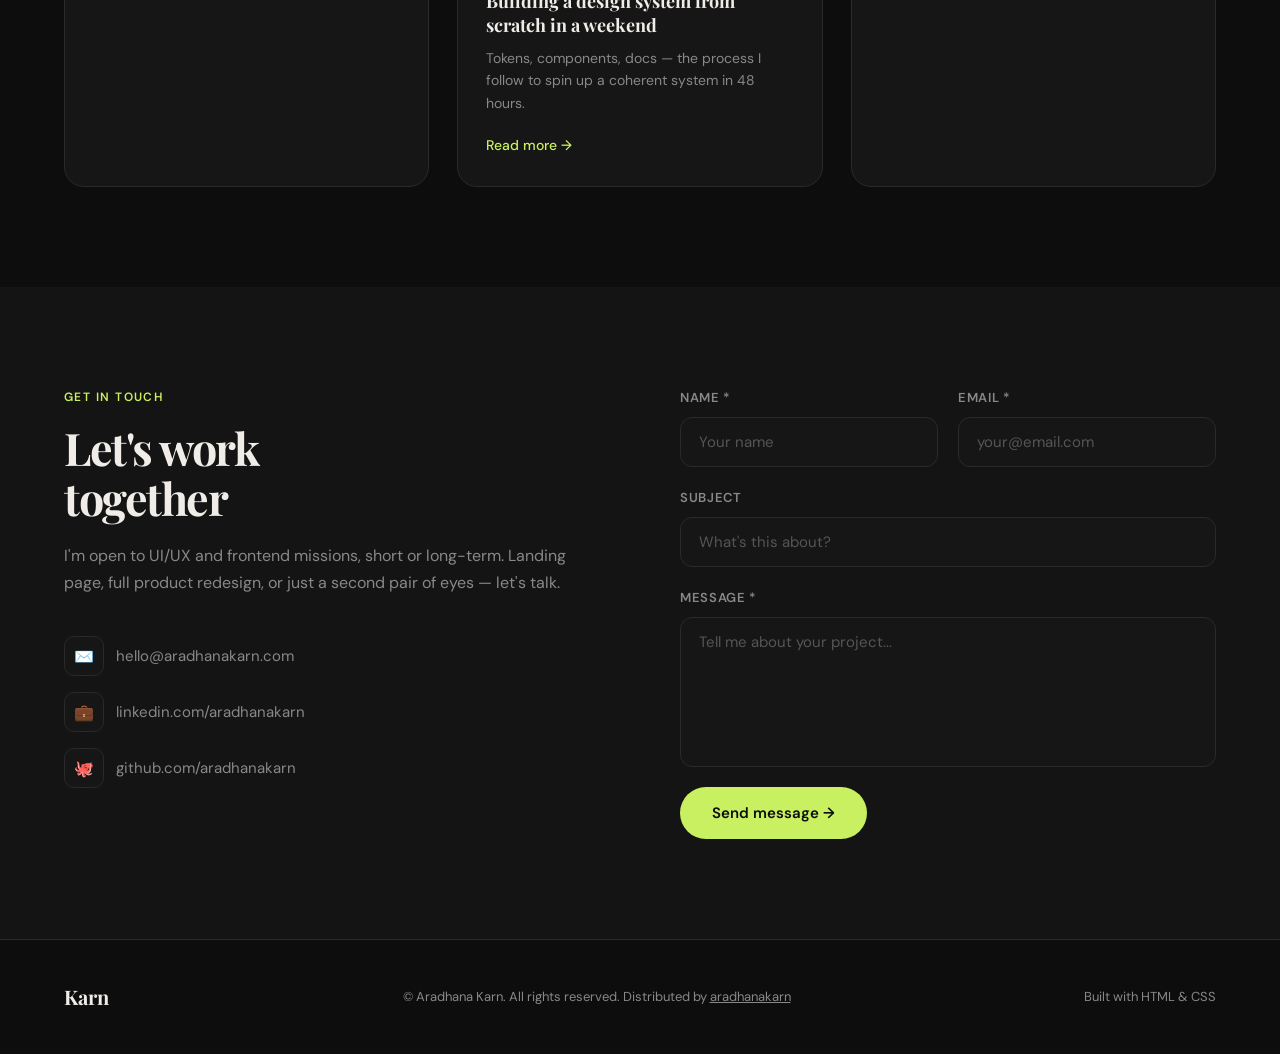
==== commit ea020f99: "fotter" ====
--- a/index.html
+++ b/index.html
@@ -321,7 +321,7 @@
 
     <!-- FOOTER -->
     <footer>
-        <div class="footer-logo">Aradhana Karn</div>
+        <div class="footer-logo"> Karn</div>
         <div class="footer-copy">© Aradhana Karn. All rights reserved. Distributed by <a href="#" target="_blank">aradhanakarn</a>
         </div>
         <div class="footer-built">Built with HTML & CSS</div>
@@ -329,4 +329,4 @@
 
 </body>
 
-</html>+</html> 
--- a/style.css
+++ b/style.css
@@ -742,4 +742,216 @@
       font-size: 13px;
     }
 
-    .footer-built a { color: var(--muted); text-decoration: underline; }+    .footer-built a { color: var(--muted); text-decoration: underline; }
+    /* =========================
+   RESPONSIVE DESIGN
+========================= */
+
+/* Tablet */
+@media (max-width: 1024px) {
+
+  nav {
+    padding: 20px 30px;
+  }
+
+  section {
+    padding: 80px 30px;
+  }
+
+  #hero {
+    grid-template-columns: 1fr;
+    text-align: center;
+    gap: 50px;
+    padding: 120px 30px 60px;
+  }
+
+  .hero-left {
+    order: 2;
+  }
+
+  .hero-img-wrap {
+    order: 1;
+    max-width: 400px;
+    margin: auto;
+  }
+
+  .hero-sub {
+    margin: 0 auto 40px;
+  }
+
+  .hero-btns,
+  .hero-stats {
+    justify-content: center;
+  }
+
+  .services-grid,
+  .reviews-grid,
+  .blog-grid {
+    grid-template-columns: 1fr;
+  }
+
+  .work-featured,
+  #about,
+  .contact-inner {
+    grid-template-columns: 1fr;
+  }
+
+  .work-small-grid {
+    grid-template-columns: 1fr;
+  }
+
+  .about-img {
+    order: -1;
+  }
+
+  .form-row {
+    grid-template-columns: 1fr;
+  }
+}
+
+
+/* Mobile */
+@media (max-width: 768px) {
+
+  nav {
+    padding: 16px 20px;
+  }
+
+  .nav-links {
+    display: none;
+  }
+
+  .nav-cta {
+    padding: 10px 18px;
+    font-size: 13px;
+  }
+
+  section {
+    padding: 70px 20px;
+  }
+
+  #hero {
+    padding: 110px 20px 60px;
+  }
+
+  .hero-title {
+    font-size: 42px;
+    line-height: 1.1;
+  }
+
+  .hero-sub {
+    font-size: 16px;
+  }
+
+  .hero-stats {
+    flex-direction: column;
+    gap: 20px;
+  }
+
+  .stat-num {
+    font-size: 34px;
+  }
+
+  .hero-img-wrap img {
+    height: 380px;
+  }
+
+  .section-title {
+    font-size: 34px;
+    margin-bottom: 40px;
+  }
+
+  .work-featured-content {
+    padding: 30px 24px;
+  }
+
+  .service-card,
+  .review-card,
+  .blog-card-body {
+    padding: 24px;
+  }
+
+  .about-img img {
+    height: 380px;
+  }
+
+  .contact-info p {
+    margin-bottom: 25px;
+  }
+}
+
+
+/* Small Phones */
+@media (max-width: 480px) {
+
+  .hero-title {
+    font-size: 34px;
+  }
+
+  .hero-btns {
+    flex-direction: column;
+  }
+
+  .btn-primary,
+  .btn-outline {
+    width: 100%;
+    text-align: center;
+  }
+
+  .hero-img-wrap img {
+    height: 320px;
+  }
+
+  .about-img img {
+    height: 300px;
+  }
+
+  .work-card img,
+  .blog-card img {
+    height: 180px;
+  }
+
+  .work-featured-content h3 {
+    font-size: 24px;
+  }
+}
+/* =========================
+   FOOTER RESPONSIVE DESIGN
+========================= */
+
+/* Tablet */
+@media (max-width: 768px) {
+  footer {
+    padding: 30px 24px;
+    flex-direction: column;
+    gap: 15px;
+    text-align: center;
+  }
+
+  .footer-logo {
+    font-size: 18px;
+  }
+
+  .footer-copy,
+  .footer-built {
+    font-size: 12px;
+  }
+}
+
+/* Mobile */
+@media (max-width: 480px) {
+  footer {
+    padding: 25px 20px;
+    gap: 12px;
+  }
+
+  .footer-logo {
+    font-size: 16px;
+  }
+
+  .footer-copy,
+  .footer-built {
+    font-size: 11px;
+    line-height: 1.6;
+  }
+}
